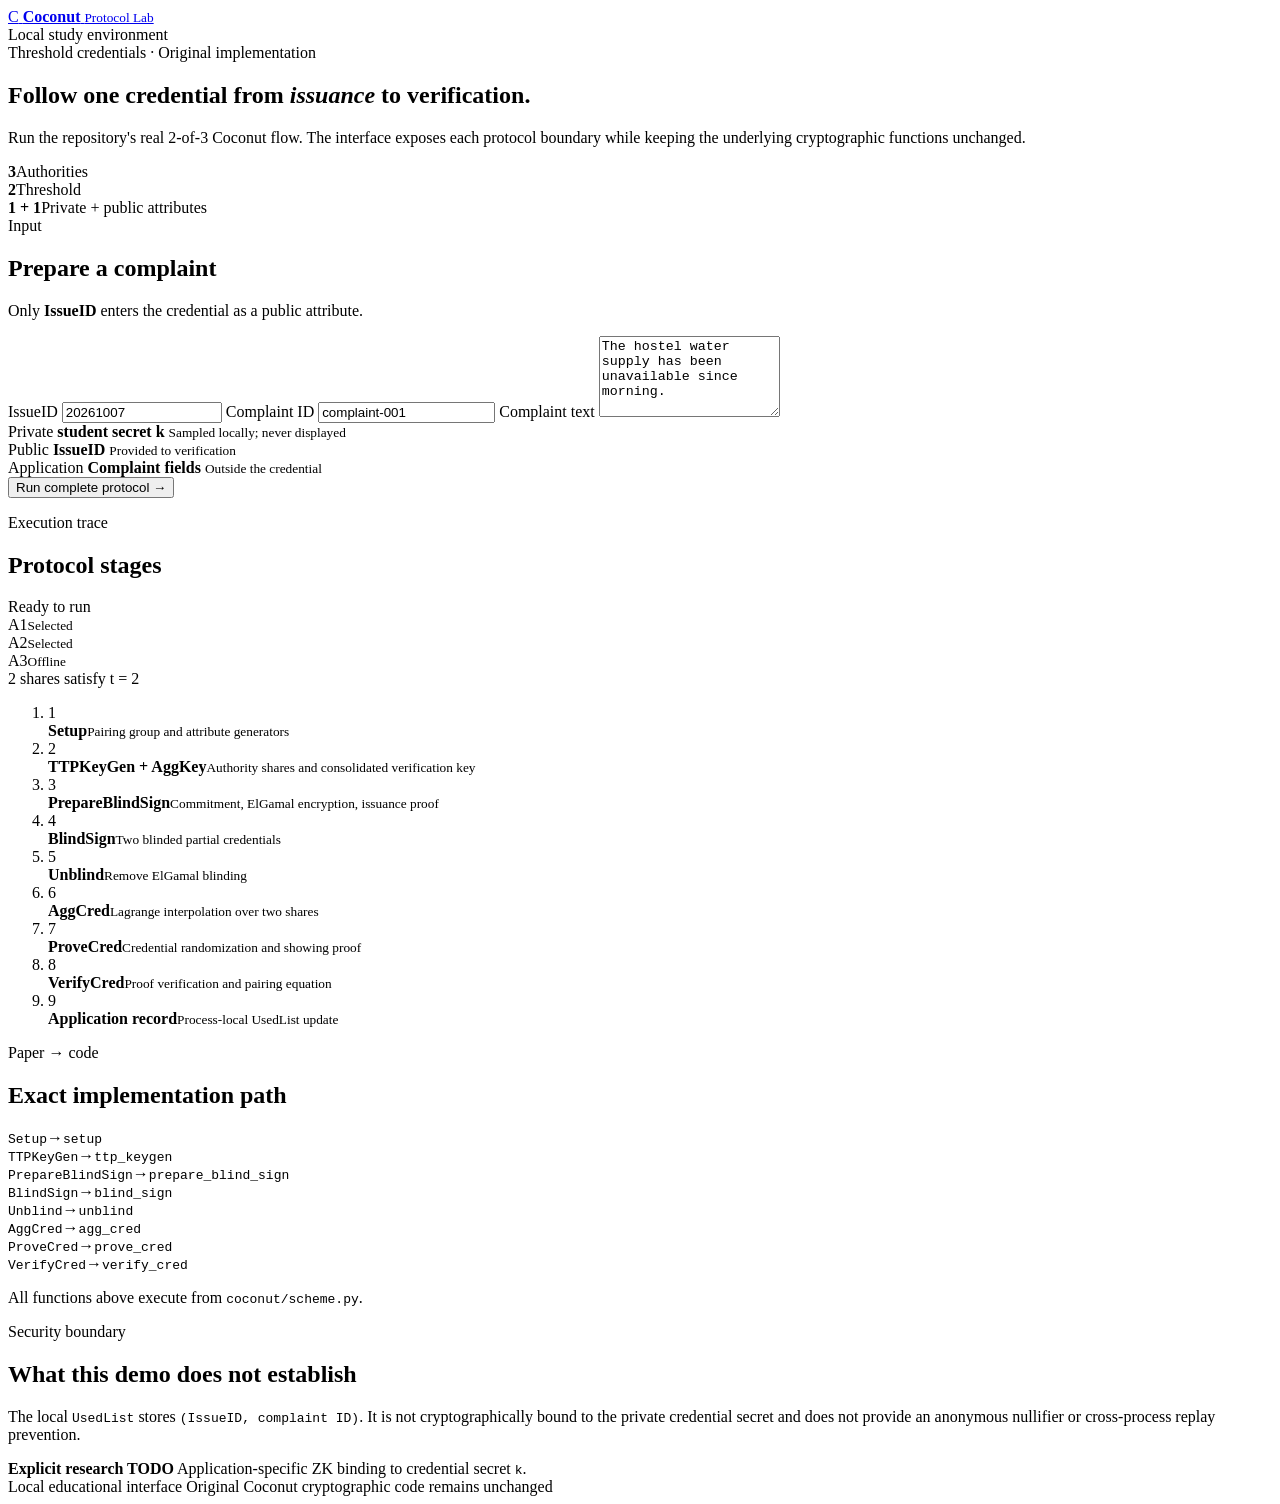
==== ashoka_demo/static/index.html @ cb6bda07 "feat: add Coconut protocol demonstration GUI" ====
<!doctype html>
<html lang="en">
  <head>
    <meta charset="utf-8">
    <meta name="viewport" content="width=device-width, initial-scale=1">
    <meta name="description" content="Local educational interface for the original Coconut threshold credential implementation.">
    <title>Coconut Protocol Lab</title>
    <link rel="stylesheet" href="/static/styles.css">
  </head>
  <body>
    <div class="page-shell">
      <header class="site-header">
        <a class="brand" href="/" aria-label="Coconut Protocol Lab home">
          <span class="brand-mark" aria-hidden="true">C</span>
          <span>
            <strong>Coconut</strong>
            <small>Protocol Lab</small>
          </span>
        </a>
        <div class="header-meta">
          <span class="status-dot" aria-hidden="true"></span>
          Local study environment
        </div>
      </header>

      <main>
        <section class="hero">
          <div class="eyebrow">Threshold credentials · Original implementation</div>
          <h1>Follow one credential from <em>issuance</em> to verification.</h1>
          <p class="hero-copy">
            Run the repository's real 2-of-3 Coconut flow. The interface exposes
            each protocol boundary while keeping the underlying cryptographic
            functions unchanged.
          </p>
          <div class="hero-facts" aria-label="Protocol configuration">
            <div><strong>3</strong><span>Authorities</span></div>
            <div><strong>2</strong><span>Threshold</span></div>
            <div><strong>1 + 1</strong><span>Private + public attributes</span></div>
          </div>
        </section>

        <section class="workspace" aria-label="Credential demonstration">
          <aside class="control-panel">
            <div class="section-heading">
              <span class="step-label">Input</span>
              <h2>Prepare a complaint</h2>
              <p>Only <strong>IssueID</strong> enters the credential as a public attribute.</p>
            </div>

            <form id="protocol-form">
              <label for="issue-id">IssueID</label>
              <input id="issue-id" name="issue_id" type="number" min="1" max="9007199254740991" value="20261007" required>

              <label for="complaint-id">Complaint ID</label>
              <input id="complaint-id" name="complaint_id" type="text" maxlength="120" value="complaint-001" required>

              <label for="complaint-text">Complaint text</label>
              <textarea id="complaint-text" name="complaint_text" rows="5" maxlength="5000" required>The hostel water supply has been unavailable since morning.</textarea>

              <div class="attribute-map">
                <div>
                  <span class="attribute private">Private</span>
                  <strong>student secret k</strong>
                  <small>Sampled locally; never displayed</small>
                </div>
                <div>
                  <span class="attribute public">Public</span>
                  <strong>IssueID</strong>
                  <small>Provided to verification</small>
                </div>
                <div>
                  <span class="attribute app">Application</span>
                  <strong>Complaint fields</strong>
                  <small>Outside the credential</small>
                </div>
              </div>

              <button id="run-button" type="submit">
                <span>Run complete protocol</span>
                <span aria-hidden="true">→</span>
              </button>
              <p id="form-message" class="form-message" role="status" aria-live="polite"></p>
            </form>
          </aside>

          <section class="protocol-panel">
            <div class="section-heading protocol-heading">
              <div>
                <span class="step-label">Execution trace</span>
                <h2>Protocol stages</h2>
              </div>
              <div id="run-summary" class="run-summary idle">Ready to run</div>
            </div>

            <div class="authority-strip" aria-label="Threshold authority selection">
              <div class="authority active"><span>A1</span><small>Selected</small></div>
              <div class="connector active" aria-hidden="true"></div>
              <div class="authority active"><span>A2</span><small>Selected</small></div>
              <div class="connector" aria-hidden="true"></div>
              <div class="authority"><span>A3</span><small>Offline</small></div>
              <div class="threshold-caption">2 shares satisfy t = 2</div>
            </div>

            <ol id="stage-list" class="stage-list">
              <li class="stage pending"><span class="stage-number">1</span><div><strong>Setup</strong><small>Pairing group and attribute generators</small></div></li>
              <li class="stage pending"><span class="stage-number">2</span><div><strong>TTPKeyGen + AggKey</strong><small>Authority shares and consolidated verification key</small></div></li>
              <li class="stage pending"><span class="stage-number">3</span><div><strong>PrepareBlindSign</strong><small>Commitment, ElGamal encryption, issuance proof</small></div></li>
              <li class="stage pending"><span class="stage-number">4</span><div><strong>BlindSign</strong><small>Two blinded partial credentials</small></div></li>
              <li class="stage pending"><span class="stage-number">5</span><div><strong>Unblind</strong><small>Remove ElGamal blinding</small></div></li>
              <li class="stage pending"><span class="stage-number">6</span><div><strong>AggCred</strong><small>Lagrange interpolation over two shares</small></div></li>
              <li class="stage pending"><span class="stage-number">7</span><div><strong>ProveCred</strong><small>Credential randomization and showing proof</small></div></li>
              <li class="stage pending"><span class="stage-number">8</span><div><strong>VerifyCred</strong><small>Proof verification and pairing equation</small></div></li>
              <li class="stage pending application-stage"><span class="stage-number">9</span><div><strong>Application record</strong><small>Process-local UsedList update</small></div></li>
            </ol>
          </section>
        </section>

        <section id="result-panel" class="result-panel" hidden>
          <div class="result-icon" aria-hidden="true">✓</div>
          <div>
            <span class="step-label">Result</span>
            <h2 id="result-title">Credential accepted</h2>
            <p id="result-copy"></p>
          </div>
          <dl class="result-metrics">
            <div><dt>Total run</dt><dd id="total-duration">—</dd></div>
            <div><dt>UsedList entries</dt><dd id="used-count">—</dd></div>
          </dl>
        </section>

        <section class="explanation-grid">
          <article class="explanation-card mapping-card">
            <span class="step-label">Paper → code</span>
            <h2>Exact implementation path</h2>
            <div class="mapping-list">
              <div><code>Setup</code><span>→</span><code>setup</code></div>
              <div><code>TTPKeyGen</code><span>→</span><code>ttp_keygen</code></div>
              <div><code>PrepareBlindSign</code><span>→</span><code>prepare_blind_sign</code></div>
              <div><code>BlindSign</code><span>→</span><code>blind_sign</code></div>
              <div><code>Unblind</code><span>→</span><code>unblind</code></div>
              <div><code>AggCred</code><span>→</span><code>agg_cred</code></div>
              <div><code>ProveCred</code><span>→</span><code>prove_cred</code></div>
              <div><code>VerifyCred</code><span>→</span><code>verify_cred</code></div>
            </div>
            <p>All functions above execute from <code>coconut/scheme.py</code>.</p>
          </article>

          <article class="explanation-card boundary-card">
            <span class="step-label warning">Security boundary</span>
            <h2>What this demo does not establish</h2>
            <p>
              The local <code>UsedList</code> stores <code>(IssueID, complaint ID)</code>.
              It is not cryptographically bound to the private credential secret and
              does not provide an anonymous nullifier or cross-process replay prevention.
            </p>
            <div class="boundary-note">
              <strong>Explicit research TODO</strong>
              Application-specific ZK binding to credential secret <code>k</code>.
            </div>
          </article>
        </section>
      </main>

      <footer>
        <span>Local educational interface</span>
        <span>Original Coconut cryptographic code remains unchanged</span>
      </footer>
    </div>
    <script src="/static/app.js" defer></script>
  </body>
</html>
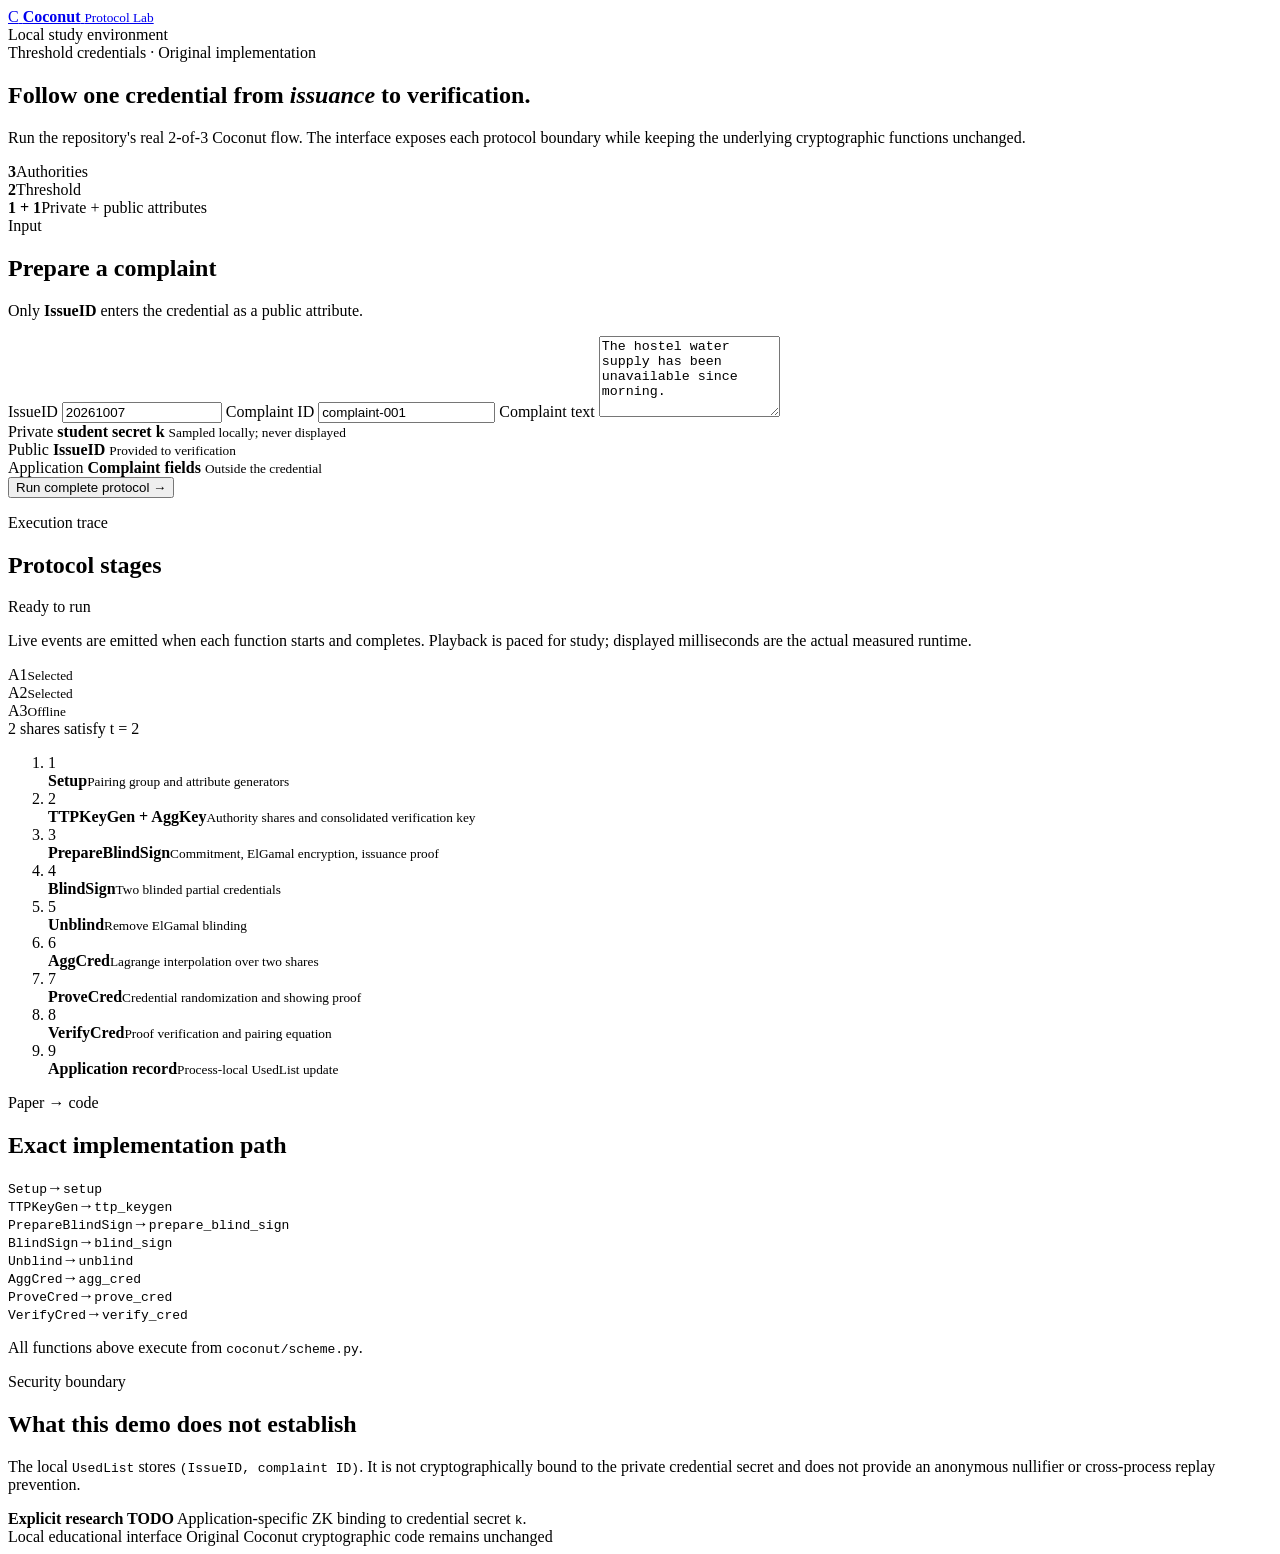
==== commit c2e80982: "feat: stream Coconut protocol stages in GUI" ====
--- a/ashoka_demo/static/index.html
+++ b/ashoka_demo/static/index.html
@@ -91,6 +91,10 @@
               </div>
               <div id="run-summary" class="run-summary idle">Ready to run</div>
             </div>
+            <p class="trace-note">
+              Live events are emitted when each function starts and completes.
+              Playback is paced for study; displayed milliseconds are the actual measured runtime.
+            </p>
 
             <div class="authority-strip" aria-label="Threshold authority selection">
               <div class="authority active"><span>A1</span><small>Selected</small></div>
@@ -101,7 +105,7 @@
               <div class="threshold-caption">2 shares satisfy t = 2</div>
             </div>
 
-            <ol id="stage-list" class="stage-list">
+            <ol id="stage-list" class="stage-list" aria-live="polite">
               <li class="stage pending"><span class="stage-number">1</span><div><strong>Setup</strong><small>Pairing group and attribute generators</small></div></li>
               <li class="stage pending"><span class="stage-number">2</span><div><strong>TTPKeyGen + AggKey</strong><small>Authority shares and consolidated verification key</small></div></li>
               <li class="stage pending"><span class="stage-number">3</span><div><strong>PrepareBlindSign</strong><small>Commitment, ElGamal encryption, issuance proof</small></div></li>
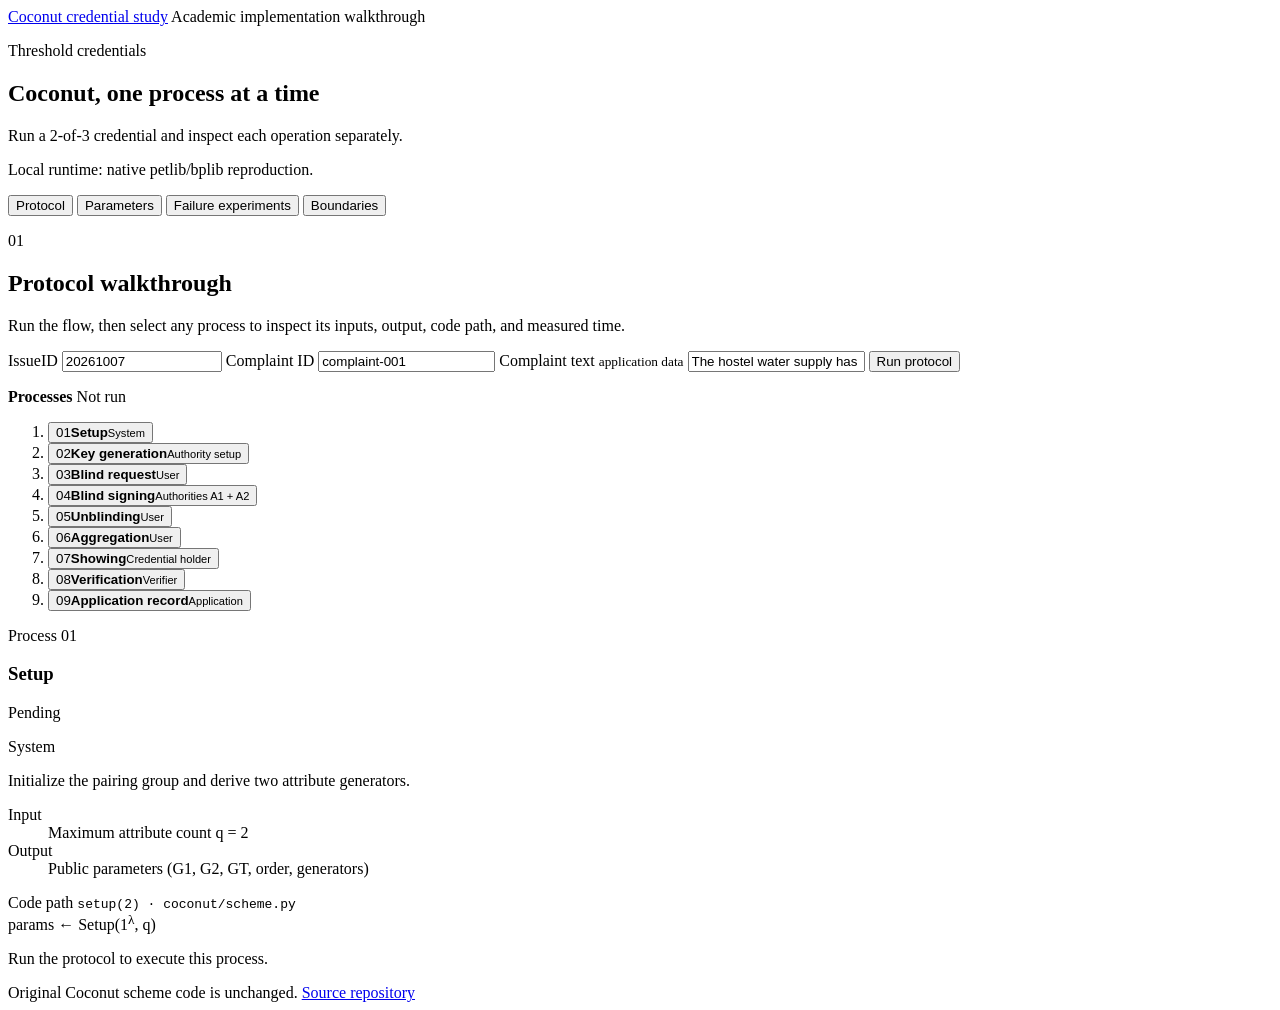
==== commit 14d3c52c: "feat: isolate Coconut processes and add failure experiments" ====
--- a/ashoka_demo/static/index.html
+++ b/ashoka_demo/static/index.html
@@ -3,173 +3,185 @@
   <head>
     <meta charset="utf-8">
     <meta name="viewport" content="width=device-width, initial-scale=1">
-    <meta name="description" content="Local educational interface for the original Coconut threshold credential implementation.">
-    <title>Coconut Protocol Lab</title>
+    <meta name="description" content="Study the protocol stages, parameters, and failure cases in Coconut threshold credentials.">
+    <title>Coconut credential study</title>
     <link rel="stylesheet" href="/static/styles.css">
   </head>
   <body>
-    <div class="page-shell">
-      <header class="site-header">
-        <a class="brand" href="/" aria-label="Coconut Protocol Lab home">
-          <span class="brand-mark" aria-hidden="true">C</span>
-          <span>
-            <strong>Coconut</strong>
-            <small>Protocol Lab</small>
-          </span>
-        </a>
-        <div class="header-meta">
-          <span class="status-dot" aria-hidden="true"></span>
-          Local study environment
+    <header class="site-header">
+      <a class="brand" href="/">Coconut credential study</a>
+      <span class="header-meta">Academic implementation walkthrough</span>
+    </header>
+
+    <main class="page-shell">
+      <section class="intro">
+        <p class="kicker">Threshold credentials</p>
+        <h1>Coconut, one process at a time</h1>
+        <p class="intro-copy">
+          Run a 2-of-3 credential and inspect each operation separately.
+        </p>
+        <p id="runtime-note" class="runtime-note">
+          Local runtime: native petlib/bplib reproduction.
+        </p>
+      </section>
+
+      <nav class="view-tabs" aria-label="Study sections">
+        <button class="view-tab active" type="button" data-view="protocol">Protocol</button>
+        <button class="view-tab" type="button" data-view="parameters">Parameters</button>
+        <button class="view-tab" type="button" data-view="attacks">Failure experiments</button>
+        <button class="view-tab" type="button" data-view="boundaries">Boundaries</button>
+      </nav>
+
+      <section id="view-protocol" class="view active" aria-labelledby="protocol-title">
+        <div class="section-title">
+          <div>
+            <p class="section-index">01</p>
+            <h2 id="protocol-title">Protocol walkthrough</h2>
+          </div>
+          <p>Run the flow, then select any process to inspect its inputs, output, code path, and measured time.</p>
         </div>
-      </header>
 
-      <main>
-        <section class="hero">
-          <div class="eyebrow">Threshold credentials · Original implementation</div>
-          <h1>Follow one credential from <em>issuance</em> to verification.</h1>
-          <p class="hero-copy">
-            Run the repository's real 2-of-3 Coconut flow. The interface exposes
-            each protocol boundary while keeping the underlying cryptographic
-            functions unchanged.
-          </p>
-          <div class="hero-facts" aria-label="Protocol configuration">
-            <div><strong>3</strong><span>Authorities</span></div>
-            <div><strong>2</strong><span>Threshold</span></div>
-            <div><strong>1 + 1</strong><span>Private + public attributes</span></div>
-          </div>
-        </section>
+        <form id="protocol-form" class="run-form">
+          <label>
+            <span>IssueID</span>
+            <input id="issue-id" name="issue_id" type="number" min="1" max="9007199254740991" value="20261007" required>
+          </label>
+          <label>
+            <span>Complaint ID</span>
+            <input id="complaint-id" name="complaint_id" type="text" maxlength="120" value="complaint-001" required>
+          </label>
+          <label class="complaint-field">
+            <span>Complaint text <small>application data</small></span>
+            <input id="complaint-text" name="complaint_text" type="text" maxlength="5000" value="The hostel water supply has been unavailable since morning." required>
+          </label>
+          <button id="run-button" type="submit">Run protocol</button>
+          <p id="form-message" class="form-message" role="status" aria-live="polite"></p>
+        </form>
 
-        <section class="workspace" aria-label="Credential demonstration">
-          <aside class="control-panel">
-            <div class="section-heading">
-              <span class="step-label">Input</span>
-              <h2>Prepare a complaint</h2>
-              <p>Only <strong>IssueID</strong> enters the credential as a public attribute.</p>
+        <div class="protocol-layout">
+          <aside class="process-nav" aria-label="Protocol processes">
+            <div class="process-nav-heading">
+              <strong>Processes</strong>
+              <span id="run-summary">Not run</span>
             </div>
-
-            <form id="protocol-form">
-              <label for="issue-id">IssueID</label>
-              <input id="issue-id" name="issue_id" type="number" min="1" max="9007199254740991" value="20261007" required>
-
-              <label for="complaint-id">Complaint ID</label>
-              <input id="complaint-id" name="complaint_id" type="text" maxlength="120" value="complaint-001" required>
-
-              <label for="complaint-text">Complaint text</label>
-              <textarea id="complaint-text" name="complaint_text" rows="5" maxlength="5000" required>The hostel water supply has been unavailable since morning.</textarea>
-
-              <div class="attribute-map">
-                <div>
-                  <span class="attribute private">Private</span>
-                  <strong>student secret k</strong>
-                  <small>Sampled locally; never displayed</small>
-                </div>
-                <div>
-                  <span class="attribute public">Public</span>
-                  <strong>IssueID</strong>
-                  <small>Provided to verification</small>
-                </div>
-                <div>
-                  <span class="attribute app">Application</span>
-                  <strong>Complaint fields</strong>
-                  <small>Outside the credential</small>
-                </div>
-              </div>
-
-              <button id="run-button" type="submit">
-                <span>Run complete protocol</span>
-                <span aria-hidden="true">→</span>
-              </button>
-              <p id="form-message" class="form-message" role="status" aria-live="polite"></p>
-            </form>
+            <ol id="stage-list">
+              <li><button type="button" class="process-button selected" data-stage="1"><span>01</span><strong>Setup</strong><small>System</small></button></li>
+              <li><button type="button" class="process-button" data-stage="2"><span>02</span><strong>Key generation</strong><small>Authority setup</small></button></li>
+              <li><button type="button" class="process-button" data-stage="3"><span>03</span><strong>Blind request</strong><small>User</small></button></li>
+              <li><button type="button" class="process-button" data-stage="4"><span>04</span><strong>Blind signing</strong><small>Authorities A1 + A2</small></button></li>
+              <li><button type="button" class="process-button" data-stage="5"><span>05</span><strong>Unblinding</strong><small>User</small></button></li>
+              <li><button type="button" class="process-button" data-stage="6"><span>06</span><strong>Aggregation</strong><small>User</small></button></li>
+              <li><button type="button" class="process-button" data-stage="7"><span>07</span><strong>Showing</strong><small>Credential holder</small></button></li>
+              <li><button type="button" class="process-button" data-stage="8"><span>08</span><strong>Verification</strong><small>Verifier</small></button></li>
+              <li><button type="button" class="process-button application" data-stage="9"><span>09</span><strong>Application record</strong><small>Application</small></button></li>
+            </ol>
           </aside>
 
-          <section class="protocol-panel">
-            <div class="section-heading protocol-heading">
+          <article class="process-detail" aria-live="polite">
+            <div class="process-detail-header">
               <div>
-                <span class="step-label">Execution trace</span>
-                <h2>Protocol stages</h2>
+                <p id="process-number" class="section-index">Process 01</p>
+                <h3 id="process-title">Setup</h3>
               </div>
-              <div id="run-summary" class="run-summary idle">Ready to run</div>
+              <span id="process-status" class="process-status">Pending</span>
             </div>
-            <p class="trace-note">
-              Live events are emitted when each function starts and completes.
-              Playback is paced for study; displayed milliseconds are the actual measured runtime.
-            </p>
+            <p id="process-actor" class="process-actor">System</p>
+            <p id="process-description" class="process-description">Initialize the pairing group and derive two attribute generators.</p>
 
-            <div class="authority-strip" aria-label="Threshold authority selection">
-              <div class="authority active"><span>A1</span><small>Selected</small></div>
-              <div class="connector active" aria-hidden="true"></div>
-              <div class="authority active"><span>A2</span><small>Selected</small></div>
-              <div class="connector" aria-hidden="true"></div>
-              <div class="authority"><span>A3</span><small>Offline</small></div>
-              <div class="threshold-caption">2 shares satisfy t = 2</div>
+            <dl class="process-io">
+              <div><dt>Input</dt><dd id="process-input">Maximum attribute count q = 2</dd></div>
+              <div><dt>Output</dt><dd id="process-output">Public parameters (G1, G2, GT, order, generators)</dd></div>
+            </dl>
+
+            <div class="code-path">
+              <span>Code path</span>
+              <code id="process-code">setup(2) · coconut/scheme.py</code>
             </div>
+            <div id="process-equation" class="equation">params ← Setup(1<sup>λ</sup>, q)</div>
+            <p id="process-result" class="process-result">Run the protocol to execute this process.</p>
+          </article>
+        </div>
 
-            <ol id="stage-list" class="stage-list" aria-live="polite">
-              <li class="stage pending"><span class="stage-number">1</span><div><strong>Setup</strong><small>Pairing group and attribute generators</small></div></li>
-              <li class="stage pending"><span class="stage-number">2</span><div><strong>TTPKeyGen + AggKey</strong><small>Authority shares and consolidated verification key</small></div></li>
-              <li class="stage pending"><span class="stage-number">3</span><div><strong>PrepareBlindSign</strong><small>Commitment, ElGamal encryption, issuance proof</small></div></li>
-              <li class="stage pending"><span class="stage-number">4</span><div><strong>BlindSign</strong><small>Two blinded partial credentials</small></div></li>
-              <li class="stage pending"><span class="stage-number">5</span><div><strong>Unblind</strong><small>Remove ElGamal blinding</small></div></li>
-              <li class="stage pending"><span class="stage-number">6</span><div><strong>AggCred</strong><small>Lagrange interpolation over two shares</small></div></li>
-              <li class="stage pending"><span class="stage-number">7</span><div><strong>ProveCred</strong><small>Credential randomization and showing proof</small></div></li>
-              <li class="stage pending"><span class="stage-number">8</span><div><strong>VerifyCred</strong><small>Proof verification and pairing equation</small></div></li>
-              <li class="stage pending application-stage"><span class="stage-number">9</span><div><strong>Application record</strong><small>Process-local UsedList update</small></div></li>
-            </ol>
-          </section>
-        </section>
-
-        <section id="result-panel" class="result-panel" hidden>
-          <div class="result-icon" aria-hidden="true">✓</div>
+        <section id="result-panel" class="run-result" hidden>
           <div>
-            <span class="step-label">Result</span>
-            <h2 id="result-title">Credential accepted</h2>
+            <p class="section-index">Result</p>
+            <h3 id="result-title">Credential accepted</h3>
             <p id="result-copy"></p>
           </div>
-          <dl class="result-metrics">
-            <div><dt>Total run</dt><dd id="total-duration">—</dd></div>
+          <dl>
+            <div><dt>Cryptographic runtime</dt><dd id="total-duration">—</dd></div>
             <div><dt>UsedList entries</dt><dd id="used-count">—</dd></div>
           </dl>
         </section>
+      </section>
 
-        <section class="explanation-grid">
-          <article class="explanation-card mapping-card">
-            <span class="step-label">Paper → code</span>
-            <h2>Exact implementation path</h2>
-            <div class="mapping-list">
-              <div><code>Setup</code><span>→</span><code>setup</code></div>
-              <div><code>TTPKeyGen</code><span>→</span><code>ttp_keygen</code></div>
-              <div><code>PrepareBlindSign</code><span>→</span><code>prepare_blind_sign</code></div>
-              <div><code>BlindSign</code><span>→</span><code>blind_sign</code></div>
-              <div><code>Unblind</code><span>→</span><code>unblind</code></div>
-              <div><code>AggCred</code><span>→</span><code>agg_cred</code></div>
-              <div><code>ProveCred</code><span>→</span><code>prove_cred</code></div>
-              <div><code>VerifyCred</code><span>→</span><code>verify_cred</code></div>
-            </div>
-            <p>All functions above execute from <code>coconut/scheme.py</code>.</p>
+      <section id="view-parameters" class="view" aria-labelledby="parameters-title" hidden>
+        <div class="section-title">
+          <div>
+            <p class="section-index">02</p>
+            <h2 id="parameters-title">Parameters</h2>
+          </div>
+          <p>Public setup values and application configuration. Secret scalars are not exported.</p>
+        </div>
+        <p id="parameter-status" class="loading-line">Open this section to load the runtime parameters.</p>
+        <div id="parameter-grid" class="parameter-grid"></div>
+        <div class="plain-note">
+          Generator fingerprints are shortened SHA-256 digests of their encodings. They identify the values used in this run without displaying secret material.
+        </div>
+      </section>
+
+      <section id="view-attacks" class="view" aria-labelledby="attacks-title" hidden>
+        <div class="section-title">
+          <div>
+            <p class="section-index">03</p>
+            <h2 id="attacks-title">Failure experiments</h2>
+          </div>
+          <p>Apply one controlled mutation and observe the original verifier. Each experiment creates a fresh valid credential first.</p>
+        </div>
+        <div class="attack-layout">
+          <div id="attack-list" class="attack-list"><p class="loading-line">Loading experiments…</p></div>
+          <article id="attack-result" class="attack-result">
+            <p class="section-index">Experiment result</p>
+            <h3>Select an experiment</h3>
+            <p>The result will show the assumption, mutation, expected outcome, and observed verifier behavior.</p>
           </article>
+        </div>
+      </section>
 
-          <article class="explanation-card boundary-card">
-            <span class="step-label warning">Security boundary</span>
-            <h2>What this demo does not establish</h2>
-            <p>
-              The local <code>UsedList</code> stores <code>(IssueID, complaint ID)</code>.
-              It is not cryptographically bound to the private credential secret and
-              does not provide an anonymous nullifier or cross-process replay prevention.
-            </p>
-            <div class="boundary-note">
-              <strong>Explicit research TODO</strong>
-              Application-specific ZK binding to credential secret <code>k</code>.
-            </div>
-          </article>
-        </section>
-      </main>
+      <section id="view-boundaries" class="view" aria-labelledby="boundaries-title" hidden>
+        <div class="section-title">
+          <div>
+            <p class="section-index">04</p>
+            <h2 id="boundaries-title">Implementation boundaries</h2>
+          </div>
+          <p>Claims are limited to the code paths and experiments shown here.</p>
+        </div>
+        <div class="boundary-list">
+          <section>
+            <h3>UsedList</h3>
+            <p>The local record uses <code>(IssueID, complaint ID)</code>. It is not bound to private <code>k</code> and is not an anonymous nullifier.</p>
+          </section>
+          <section>
+            <h3>Proof failure behavior</h3>
+            <p>The original implementation sometimes raises <code>AssertionError</code> for invalid proofs instead of returning <code>False</code>.</p>
+          </section>
+          <section>
+            <h3>Threshold edge case</h3>
+            <p>The original one-share interpolation path raises <code>AttributeError</code>. The implementation is preserved and the experiment reports this behavior.</p>
+          </section>
+          <section>
+            <h3>Hosted runtime</h3>
+            <p>The GitHub Pages build runs the Python protocol in Pyodide with a documented BLS12-381 compatibility adapter. The Docker build remains the original petlib/bplib reproduction.</p>
+          </section>
+        </div>
+      </section>
+    </main>
 
-      <footer>
-        <span>Local educational interface</span>
-        <span>Original Coconut cryptographic code remains unchanged</span>
-      </footer>
-    </div>
+    <footer class="site-footer">
+      <span>Original Coconut scheme code is unchanged.</span>
+      <a href="https://github.com/Yesy01/thesis">Source repository</a>
+    </footer>
+
     <script src="/static/app.js" defer></script>
   </body>
 </html>
